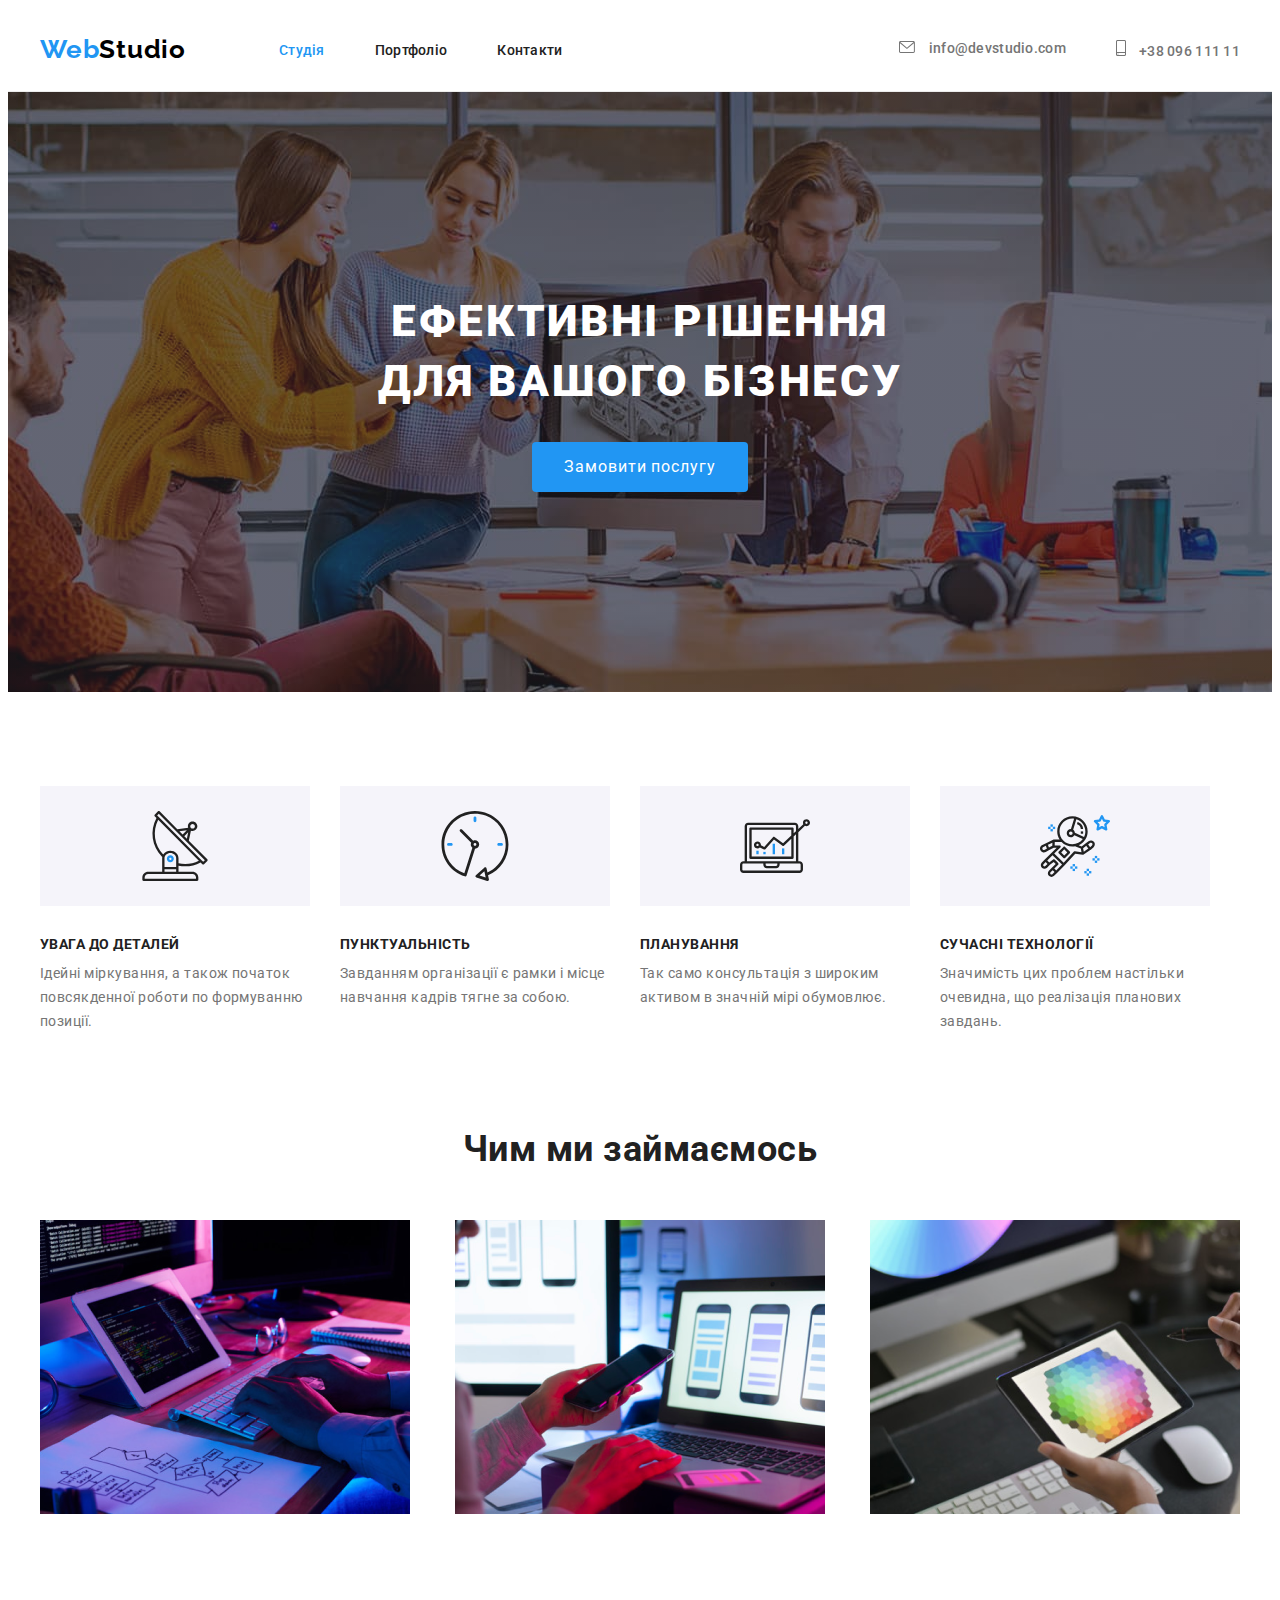
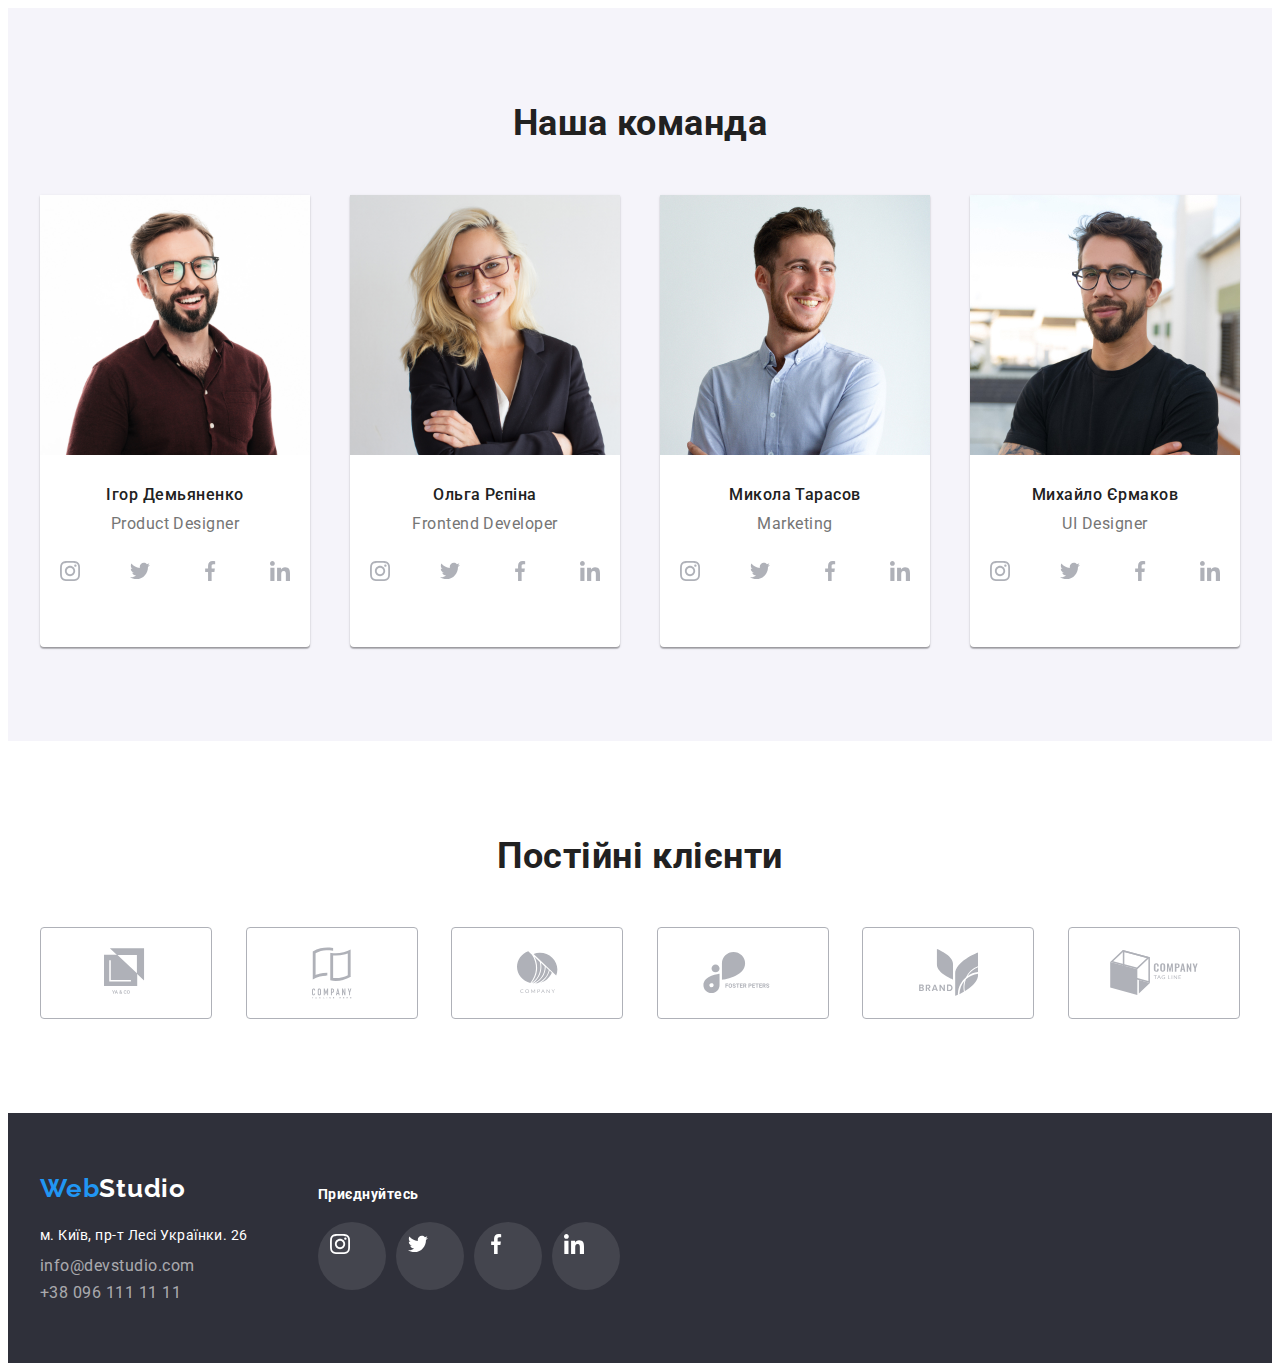
==== index.html @ d7e262cd "clone" ====
<!DOCTYPE html>
<html lang="uk">
<head>
    <link rel="stylesheet" href="https://cdnjs.cloudflare.com/ajax/libs/modern-normalize/1.0.0/modern-normalize.min.css"
        integrity="sha512-ISS7cAi1PEhQ8jnbJpJZMd29NlhNj4AWYyLOSp2CE/CsHxTCu+r+t0D2yoJudVrd0/8fTVPUVDzY5Tvli75u/g=="
        crossorigin="anonymous" />
    <meta charset="UTF-8">
    <meta name="viewport" content="width=device-width, initial-scale=1.0">
    <title>Document</title>
    <link rel="stylesheet" href="./style.css/style.css">
    <link rel="preconnect" href="https://fonts.gstatic.com">
    <link href="https://fonts.googleapis.com/css2?family=Raleway:wght@700&family=Roboto:wght@400;500;700;900&display=swap"
    rel="stylesheet">
</head>
<body>
<!--<div class="oll-page">-->
    <header>
    
        <div class="container head">
            
            <nav class="nav-container">
                        <!--Logo Link-->
                    <a class="logo" href="./index.html">
                        <span class="logo-letters">Web</span><span>Studio</span>
                    </a>
                    <ul class="site-nav">
                        <li><a class="studia-page" href="/">Студія</a></li>
                        <li><a class="nav-link" href="./portfolio.html">Портфоліо</a></li>
                        <li><a class="nav-link" href="/">Контакти</a></li>
                    </ul>
                     
            </nav>
            <address class="addres-header">
                <a class="contact contact-color-header" href="mailto:info@devstudio.com">
                    <svg class="icon-mail">
                        <use href="./img/svg/symbol-defs.svg#envelope"></use>
                    </svg>
                    info@devstudio.com
                </a>
                <a class="contact contact-color-header" href="tel:+380961111111">
                    <svg class="icon-tel">
                        <use href="./img/svg/symbol-defs.svg#smartphone"></use>
                    </svg>
                    +38 096 111 11 
                </a>
            </address>
        </div>
    
    </header>

<main>
    <!--BODY START-->
    
        <!--центральний заголовок-->
        <section class="hero">
    
            
            <div class="container">
                <h1 class="hero-title">Ефективні рішення для вашого бізнесу</h1>
                
            <button type="button" class="button-hero">
                    Замовити послугу
            </button>
            </div>
            
    
        </section>
    
    <!--наші плюси-->
    <section class="specialiti">
        <div class="container">
            <ul class="speciality-container">
                <li class="speciality-block icon-antenna">
                    <h3 class="subtitle">Увага до деталей</h3>
                    <p class="text-paragrph">
                        Ідейні міркування, а також початок повсякденної роботи по формуванню позиції.
                    </p>
                </li>
                <li class="speciality-block icon-clock">
                    <h3 class="subtitle">
                        Пунктуальність
                    </h3>
                    <p class="text-paragrph">
                        Завданням організації є рамки і місце навчання кадрів тягне за собою.
                    </p>
                </li>
                <li class="speciality-block icon-diagram">
                    <h3 class="subtitle">
                        Планування
                    </h3>
                    <p class="text-paragrph">
                        Так само консультація з широким активом в значній мірі обумовлює.
                        </p>
                </li>
                    <li class="speciality-block icon-astronaft">
                        <h3 class="subtitle">
                            Сучасні технології
                        </h3>
                        <p class="text-paragrph">
                            Значимість цих проблем настільки очевидна, що реалізація планових завдань.
                        </p>
        
                    </li>
            </ul>
        </div>
    
    </section>
    <!--Чим ми займаємось-->
    <section class="engage">
        <div class="container">
            <h2 class="engage-title">
                Чим ми займаємось
            </h2>
            <ul class="engage-container">
                <li><img src="./img/box1.png" alt="набирає код на комютері" width="370"></li>
                <li><img src="./img/box2.png" alt="синхронізує телефони" width="370"></li>
                <li><img src="./img/box3.png" alt="малює на планшеті" width="370"></li>
            </ul>
        </div>
            
            
            
        
    
    </section>
    <!--Наша команда-->
    <section class="team">
    <div class="container">
        <h2 class="team-title">
            Наша команда
        </h2>
        <ul class="team-container">
            <li class="team-card">
                
                <img src="./img/img(3).jpg" width="270" alt="Фото Ігора">
                    
                    <div class="team-card-text">
                        <h4 class="team-name">
                                Ігор Демьяненко
                        </h4>
                        <p>Product Designer</p>
                        <div class="team-links">
                            <a href="#" class="team-social-link">
                                <svg class="icon-social-link">
                                    <use href="./img/svg/symbol-defs.svg#instagram"></use>
                                </svg>
                            </a>
                            <a href="#" class="team-social-link">
                                <svg class="icon-social-link">
                                    <use href="./img/svg/symbol-defs.svg#twitter"></use>
                                </svg>
                            </a>
                            <a href="#" class="team-social-link">
                                <svg class="icon-social-link">
                                    <use href="./img/svg/symbol-defs.svg#facebook"></use>
                                </svg>
                            </a>
                            <a href="#" class="team-social-link">
                                <svg class="icon-social-link">
                                    <use href="./img/svg/symbol-defs.svg#linkedin"></use>
                                </svg>
                            </a>
                        </div>
                    </div>

                    
                    
    
            </li>
            <li class="team-card">
                
                    <img src="./img/img(2).jpg" width="270" alt="Фото Ольги">
                    
                    <div class="team-card-text">
                        <h4 class="team-name">
                            Ольга Рєпіна
                        </h4>
                        <p>Frontend Developer</p>
                        <div class="team-links">
                            <a href="#" class="team-social-link">
                                <svg class="icon-social-link">
                                    <use href="./img/svg/symbol-defs.svg#instagram"></use>
                                </svg>
                            </a>
                            <a href="#" class="team-social-link">
                                <svg class="icon-social-link">
                                    <use href="./img/svg/symbol-defs.svg#twitter"></use>
                                </svg>
                            </a>
                            <a href="#" class="team-social-link">
                                <svg class="icon-social-link">
                                    <use href="./img/svg/symbol-defs.svg#facebook"></use>
                                </svg>
                            </a>
                            <a href="#" class="team-social-link">
                                <svg class="icon-social-link">
                                    <use href="./img/svg/symbol-defs.svg#linkedin"></use>
                                </svg>
                            </a>
                        </div>
                    </div>
            </li>
            <li class="team-card">
                
                    <img src="./img/img(1).jpg" width="270" alt="Фото Миколи">
                    
                    <div class="team-card-text">
                        <h4 class="team-name">
                            Микола Тарасов
                        </h4>
                        <p>Marketing</p>
                        <div class="team-links">
                            <a href="#" class="team-social-link">
                                <svg class="icon-social-link">
                                    <use href="./img/svg/symbol-defs.svg#instagram"></use>
                                </svg>
                            </a>
                            <a href="#" class="team-social-link">
                                <svg class="icon-social-link">
                                    <use href="./img/svg/symbol-defs.svg#twitter"></use>
                                </svg>
                            </a>
                            <a href="#" class="team-social-link">
                                <svg class="icon-social-link">
                                    <use href="./img/svg/symbol-defs.svg#facebook"></use>
                                </svg>
                            </a>
                            <a href="#" class="team-social-link">
                                <svg class="icon-social-link">
                                    <use href="./img/svg/symbol-defs.svg#linkedin"></use>
                                </svg>
                            </a>
                        </div>
                    </div>
            </li>
            <li class="team-card">
                
                    <img src="./img/img.jpg" width="270" alt="Фото Михайла">
                    
                    <div class="team-card-text">
                        <h4 class="team-name">
                            Михайло Єрмаков
                        </h4>
                        <p>UI Designer</p>
                        <div class="team-links">
                            <a href="#" class="team-social-link">
                                <svg class="icon-social-link">
                                    <use href="./img/svg/symbol-defs.svg#instagram"></use>
                                </svg>
                            </a>
                            <a href="#" class="team-social-link">
                                <svg class="icon-social-link">
                                    <use href="./img/svg/symbol-defs.svg#twitter"></use>
                                </svg>
                            </a>
                            <a href="#" class="team-social-link">
                                <svg class="icon-social-link">
                                    <use href="./img/svg/symbol-defs.svg#facebook"></use>
                                </svg>
                            </a>
                            <a href="#" class="team-social-link">
                                <svg class="icon-social-link">
                                    <use href="./img/svg/symbol-defs.svg#linkedin"></use>
                                </svg>
                            </a>
                        </div>
                    </div>
            </li>
    
        </ul>
    </div>
    </section>

    <!--клієнти-->
    <section class="customer">
        <div class="container">

            <h2 class="customer-title">Постійні клієнти</h2>
            
            <ul class="customer-logo">
                    <li class="logo-blok">
                        <a href="#" class="customer-link">
                            <svg class="icon-customer" width="44.27px" height="49.23px">
                                <use href="./img/svg/symbol-defs.svg#logo-1"></use>
                            </svg>
                        </a>
                    </li>
                    <li class="logo-blok">
                        <a href="#" class="customer-link">
                            <svg class="icon-customer"  width="40px" height="52px">
                                <use href="./img/svg/symbol-defs.svg#logo-2"></use>
                            </svg>
                        </a>
                    </li>
                    <li class="logo-blok">
                        <a href="#" class="customer-link">
                            <svg class="icon-customer" width="41px" height="42.6px">
                                <use href="./img/svg/symbol-defs.svg#logo-3"></use>
                            </svg>
                        </a>

                    </li>

                    <li class="logo-blok">

                        <a href="#" class="customer-link">

                            <svg class="icon-customer"  width="79.66px" height="42.02px">

                                <use href="./img/svg/symbol-defs.svg#logo-4"></use>
                            </svg>

                        </a>

                    </li>

                    <li class="logo-blok">

                        <a href="#" class="customer-link">

                            <svg class="icon-customer" width="59px" height="47px">
                                <use href="./img/svg/symbol-defs.svg#logo-5"></use>
                            </svg>
                        </a>
                    </li>
                    <li class="logo-blok">
                        <a href="#" class="customer-link">
                            <svg class="icon-customer" width="88.48px" height="45.44px">
                                <use href="./img/svg/symbol-defs.svg#logo-6"></use>
                            </svg>
                        </a>
                    </li>
            </ul>
            
        </div>
    </section>
    
</main>

<footer>
    <div class="container footer-container">
        <div>
            <a class="logo" href="./index.html">
            <span class="logo-letters">Web</span><span class="logo-letters-waite">Studio</span>
            </a>
            <address>
            <ul class="footer-address">
        
                <li>
                    <a class="address-link"
                        href="https://www.google.com.ua/maps/place/%D0%B1%D1%83%D0%BB%D1%8C%D0%B2%D0%B0%D1%80+%D0%9B%D0%B5%D1%81%D1%96+%D0%A3%D0%BA%D1%80%D0%B0%D1%97%D0%BD%D0%BA%D0%B8,+26,+%D0%9A%D0%B8%D1%97%D0%B2,+02000/@50.4265807,30.5361971,17z/data=!3m1!4b1!4m5!3m4!1s0x40d4cf0e033ecbe9:0x57a4dffefec77da0!8m2!3d50.4265807!4d30.5383858?hl=uk">
        
                        м. Київ, пр-т Лесі Українки. 26
        
                    </a>
                </li>
                <li>
                    <a class="contact contact-color-footer" href="mailto:info@devstudio.com">info@devstudio.com</a>
                </li>
                <li>
                    <a class="contact contact-color-footer" href="tel:+380961111111">+38 096 111 11 11</a>
                </li>
            </ul>
            </address>
        </div>
            <div class="footer-social-links">
            <h3>Приєднуйтесь</h3>
            <ul class="social-links-footer">
                <li>
                    <a href="#">
                        <svg class="icon-social-link">
                            <use href="./img/svg/symbol-defs.svg#instagram"></use>
                        </svg>
                    </a>
                </li>
                <li>
                    <a href="#">
                        <svg class="icon-social-link">
                            <use href="./img/svg/symbol-defs.svg#twitter"></use>
                        </svg>
                    </a>
                </li>
                <li>
                    <a href="#">
                        <svg class="icon-social-link">
                            <use href="./img/svg/symbol-defs.svg#facebook"></use>
                        </svg>
                    </a>
                </li>
                <li>
                    <a href="#">
                        <svg class="icon-social-link">
                            <use href="./img/svg/symbol-defs.svg#linkedin"></use>
                        </svg>
                    </a>
                </li>
            </ul>
            </div>
        
    </div>
    
</footer>
<!--</div>-->
</body>

</html>
---- style.css/style.css ----
:root {
         /* ширина сторінки і блоків*/
    --page-max-width: 1600px;
    --content-max-width: 1200px;

         /* кольри*/
    --primary-text-color: #757575;
    --title-text-color: #212121;
    --accent-color: #2196f3;
    --primari-white-color: #ffffff;
}

body {
    font-family: 'Roboto', sans-serif;
  line-height: 1.17;
  color: var(--primary-text-color);
  letter-spacing: 0.03em;
  
  
  background-color: var(--primari-white-color);
}
    /* основні розміри сторінки*/

/*.oll-page {
    display: block;
    margin-right: auto;
    margin-left: auto;
    max-width: var(--page-max-width);
    background-color: #E5E5E5;
    background-color: var(--primari-white-color);
}*/

.container {
    display: block;
    margin-left: auto;
    margin-right: auto;

    width: var(--content-max-width);
    padding-right: 15px;
    padding-left: 15px;
}

        /*CSS правила по тегам в основному скидання 
        автоматичних налаштувань*/

ul {
    padding: 0;
    margin: 0;
}
        
li {
    list-style-type: none;
}

address {
    font-style: normal;
}

a {
    text-decoration: none;
}

p {
    margin: 0;
}

h4{
    margin: 0;
}

img {
    display: block;
}
        /*кнопки мають спільні значення */

button {
    font-family: inherit;
    border-radius: 4px;
    border: transparent;
}

    /*спільне в заголовках*/

h2,
h3 {
    font-weight: 700;
    font-size: 36px;
    color: var(--title-text-color);
}




        /*усе про хедер одразу задам лінію через тег*/
 
header {
    border-bottom: 1px solid #ECECEC;
}
.head {
    display: flex;
    
    justify-content: space-between;

    font-weight: 500;
    font-size: 14px;
    
    letter-spacing: 0.02em;
}

.nav-container {
    display: flex;
  align-items: center;
}

.site-nav {
    display: flex;
    margin-top: 0;
    margin-bottom: 0;
    margin-left: 93px;
    
}

  .site-nav li {
    margin-right: 50px;
    
}
  
  .site-nav li:last-child {
    margin-right: 0;
}
  
.nav-link {
    color: var(--title-text-color);
}
.site-nav a {
    display: block;
    padding-top: 32px;
    padding-bottom: 32px;
}

.contact-color-header {
    color: var(--primary-text-color);
}

.addres-header{
    display: flex;
}

.addres-header a {
    display: block;
    padding-top: 32px;
    padding-bottom: 32px;
}
    
.addres-header a + a {
    margin-left: 50px;
}

.studia-page,
.portfolio-page {
  text-decoration: none;

  color: var(--accent-color);
}

.contact:hover ,:focus {
    color: var(--accent-color);
    
}

.icon-mail {

    Width:16px;
    Height:12px;
    margin-right: 10px;
    fill: currentColor;
}

.icon-tel {
    Width:10px;
    Height:16px;
    margin-right: 10px;

    fill: currentColor;
}



    /* Логотип і для хедера і для футера*/
.logo {
    font-family: 'Raleway', sans-serif;
    font-weight: 700;
    font-size: 26px;
    line-height: 1.19;
    letter-spacing: 0.03em;
    
    
    
    color: #000000;
}
.logo-letters {
    color: var(--accent-color);
    
}
.logo-letters-waite {
    color: var(--primari-white-color);
    
}    
  
        /*усе про футер*/
        
        
footer {
    width: var(--primary-width-container);
    margin: 0;
    padding-top: 60px;
    padding-bottom: 60px;
          
    background-color: #2f303a;
}

.footer-address {
    padding: 0;
    margin-top: 20px;
    margin-bottom: 0;
}

.footer-address li + li {
    margin-top: 9px;
}

.address-link {
    display: inline-block;
    
    font-size: 14px;
    line-height: 1.71;
    color: var(--primari-white-color);
}

.contact-color-footer {
    
    color: rgba(255, 255, 255, 0.6)
}

.footer-container {
    display: flex;
    align-items: center;
}

.footer-social-links {
    margin-left: 70px;
}

.footer-social-links h3 {
    color: var(--primari-white-color);
    font-size: 14px;
    margin-top: 0;
    margin-bottom: 20px;
    
}

.social-links-footer {
    display: flex;
}

.social-links-footer a {
    display: block;
    border-radius: 50%;
    width: 44px;
    height: 44px;
    
    color: var(--primari-white-color);
    background: rgba(255, 255, 255, 0.1);
    padding:12px;
}
.social-links-footer li + li {
    margin-left: 10px;
}

.social-links-footer a:hover,
.social-links-footer a:focus {
    background-color: var(--accent-color);
}

  /* main*/

  /* СТУДІЯ */
  /* наш герой */
  .hero {
    
    margin-right: auto;
    margin-bottom: 0;
    margin-left: auto;
    padding-top: 200px;
    padding-bottom: 200px;
    
    max-width: var(--page-max-width);

    background-image: linear-gradient(
         to right,
         rgba(47, 48, 58, 0.4),
         rgba(47, 48, 58, 0.4)
        ),
        url(../img/hero-bg-img.jpg);
    background-repeat: no-repeat;
    background-size: cover;
    background-position: center;
    background-color: #C4C4C4;;
  }

  

  .hero-title {
    width: 600px;
    margin-top: 0;
    margin-right: auto;
    margin-bottom: 30px;
    margin-left: auto;
  
    font-weight: 900;
    font-size: 44px;
    line-height: 1.36;
    letter-spacing: 0.06em;
    text-transform: uppercase;
    
    text-align: center;
  
    color: var(--primari-white-color);
  }

  /*кнопка замовити послугу*/
.button-hero {
    display: block;
    padding: 10px 32px;
    margin-top: 0;
    margin-right: auto;
    margin-bottom: 0px;
    margin-left: auto;
    cursor: pointer;
  
    font-size: 16px;
    line-height: 1.88;
    letter-spacing: 0.06em;
    
  
    background-color: var(--accent-color);
    color: var(--primari-white-color);
  }
  .button-hero:hover,
  :focus {
    
    background-color: #188ce8, 100%;
  }

   /* секція наші плюси */

   .specialiti {
    margin: 0;
    padding: 94px 0;
   }

   .speciality-container {
    display: flex;
    margin-top: 0;
    margin-right: auto;
    margin-bottom: 0;
    margin-left: auto;
    
  }

  .speciality-block {
    display: block;
    width: 270px;
  }

  .speciality-block::before {
      content: "";
      display: block;
      
      height: 120px;
      background-size: 70px;
      background-repeat: no-repeat;
      background-position: center;
      background-color: #F5F4FA;
  }

  .icon-antenna::before {
    background-image: url(../img/svg/antenna.svg);
  }

  .icon-clock::before {
    background-image: url(../img/svg/clock.svg);
  }

  .icon-diagram::before {
    background-image: url(../img/svg/diagram.svg);
  }

  .icon-astronaft::before {
    background-image: url(../img/svg/astronaut.svg);
  }

  .speciality-container .speciality-block + .speciality-block {
    margin-left: 30px;
  }
  
  .subtitle {
    text-transform: uppercase;
    margin-top: 30px;
    margin-right: 0;
    margin-bottom: 10px;
    margin-left: 0;
    font-size: 14px;
  }

  .text-paragrph {
    line-height: 1.71;
    font-weight: 400;
    font-size: 14px;
    margin: 0;
  
  }

  /*чим ми займаємось*/

.engage-title {
    margin-top: 0;
    margin-right: auto;
    margin-bottom: 50px;
    margin-left: auto;
    text-align: center;

    
}

.engage {
    padding: 0 0 94px 0;
}

.engage-container {
    display: flex;
    justify-content: space-between;
    
    margin: 0 auto 0 auto;
   /* padding-bottom: 94px;*/
    
}

/* наша команда */

.team {
    margin: 0;
    padding: 94px 0;
    background-color: #f5f4fa;
}
.team-title {
    margin-top: 0;
    margin-right: auto;
    margin-bottom: 50px;
    margin-left: auto;
    text-align: center;

    
}

.team-container {
  
    display: flex;
    justify-content: space-between;
    margin: 0 auto;
  }

.team-card {
    width: 270px;
    text-align: center;
    border-radius: 4px;
  
    box-shadow: 0px 1px 3px rgba(0, 0, 0, 0.12), 0px 1px 1px 
    rgba(0, 0, 0, 0.14), 0px 2px 1px 
    rgba(0, 0, 0, 0.2);
    border-radius: 0px 0px 4px 4px;

    background-color: var(--primari-white-color);
}



.team-card-text {
    display: block;
    padding-top: 30px;
    padding-bottom: 30px;

    font-size: 16px;
    line-height: 1.19;

    font-weight: 400;
}

.team-name{
    margin-bottom: 10px;
    font-weight: 500;

    color: var(--title-text-color);
}

.team-links{
    display: flex;
    margin-top: 16px;
    justify-content: center;
}
.team-links .team-social-link + .team-social-link {
    margin-left: 10px;
}
.team-social-link {
    display: block;
    border-radius: 50%;
    width: 44px;
    height: 44px;
    
    color: #afb1b8;
    padding:12px;
    
}

.icon-social-link {
    
    width: 20px;
    height: 20px;
    
    fill: currentColor;
    
}

.team-social-link:hover, 
.team-social-link:focus {
    background-color: var(--accent-color);
    color: var(--primari-white-color);

}

.customer {
    padding: 94px 0;
}
.customer-title {
margin-top: 0;
margin-right: auto;
margin-bottom: 50px;
margin-left: auto;
text-align: center;
}

.customer-logo {
    display: flex;
    justify-content: space-between;
    margin: 0;
}

.customer-link {
    display: flex;
    justify-content: center;
    align-items: center;
    width: 170px;
    height: 90px;
    border: 1px solid #afb1b8;
    border-radius: 4px;
    

    color: #afb1b8;
}

.icon-customer {
    
    
    fill: currentColor;
}

.customer-link:hover,
.customer-link:focus {
    color: var(--accent-color);
    border-color: var(--accent-color);
}
    
/* сторінка портфоліо */

.content-container {
    text-align: center;
    
    margin: 0 auto;
    padding-top: 94px;
    padding-bottom: 94px;
    
}

.filter-container {
    display: inline-flex;
    
    margin-top: 0;
    margin-right: auto;
    margin-bottom: 50px;
    margin-left: auto;
    padding: 0;
    
}

.filter-container li + li {
    margin-left: 8px;
}

.button-filter {
    display: inline-block;
    
    padding: 6px 22px;
    line-height: 1.63;
    font-weight: 500;
    font-size: 16px;
    letter-spacing: inherit;
  
    background-color: #f5f4fa;
}

.button-filter:focus ,
.button-filter:hover {
  background-color: var(--accent-color);
  color: var(--primari-white-color);
  box-shadow: 0px 3px 1px rgba(0, 0, 0, 0.1), 0px 1px 2px 
  rgba(0, 0, 0, 0.08), 0px 2px 2px 
  rgba(0, 0, 0, 0.12);
}

.button-filter:active {
  line-height: 1.63;

  background-color: var(--accent-color);
  color: var(--primari-white-color);
}

.primari-container {
    display: flex;
    flex-wrap: wrap;
    justify-content: space-between;
    padding: 0;
    margin: 0;
}
    
.portfolio-card {
      
    margin-top: 30px;
    margin-right: 0;
    margin-bottom: 0;
    margin-left: 30px;
    width: 370px;
    text-align: left;
    background-color: var(--primari-white-color);
}
.portfolio-link {
    display: block;
}
.portfolio-link:hover,
.portfolio-link:focus {
    
    box-shadow: 0px 1px 1px 
    rgba(0, 0, 0, 0.12), 0px 4px 4px 
    rgba(0, 0, 0, 0.06), 1px 4px 6px 
    rgba(0, 0, 0, 0.16);
}

    
.portfolio-card-text {
    border: 1px solid #EEEEEE;
    padding: 20px 24px;
}

.portfolio-card:nth-child(3n+1) {
    margin-left: 0;
}
    
.portfolio-card:nth-child(-n+3) {
    margin-top: 0;
}
    
    
    
    
.portfolio-title {
    line-height: 2;
    font-weight: 700;
    font-size: 18px;
    text-transform: none;
    margin-top: 0;
    margin-right: 0;
    margin-bottom: 4px;
    margin-left: 0;
    letter-spacing: 0.06em;
}
    
.portfolio-paragraph {
    line-height: 1.88;
    font-weight: 400;
    font-size: 16px;
    margin: 0;
      
    
    color: var(--primary-text-color);
}
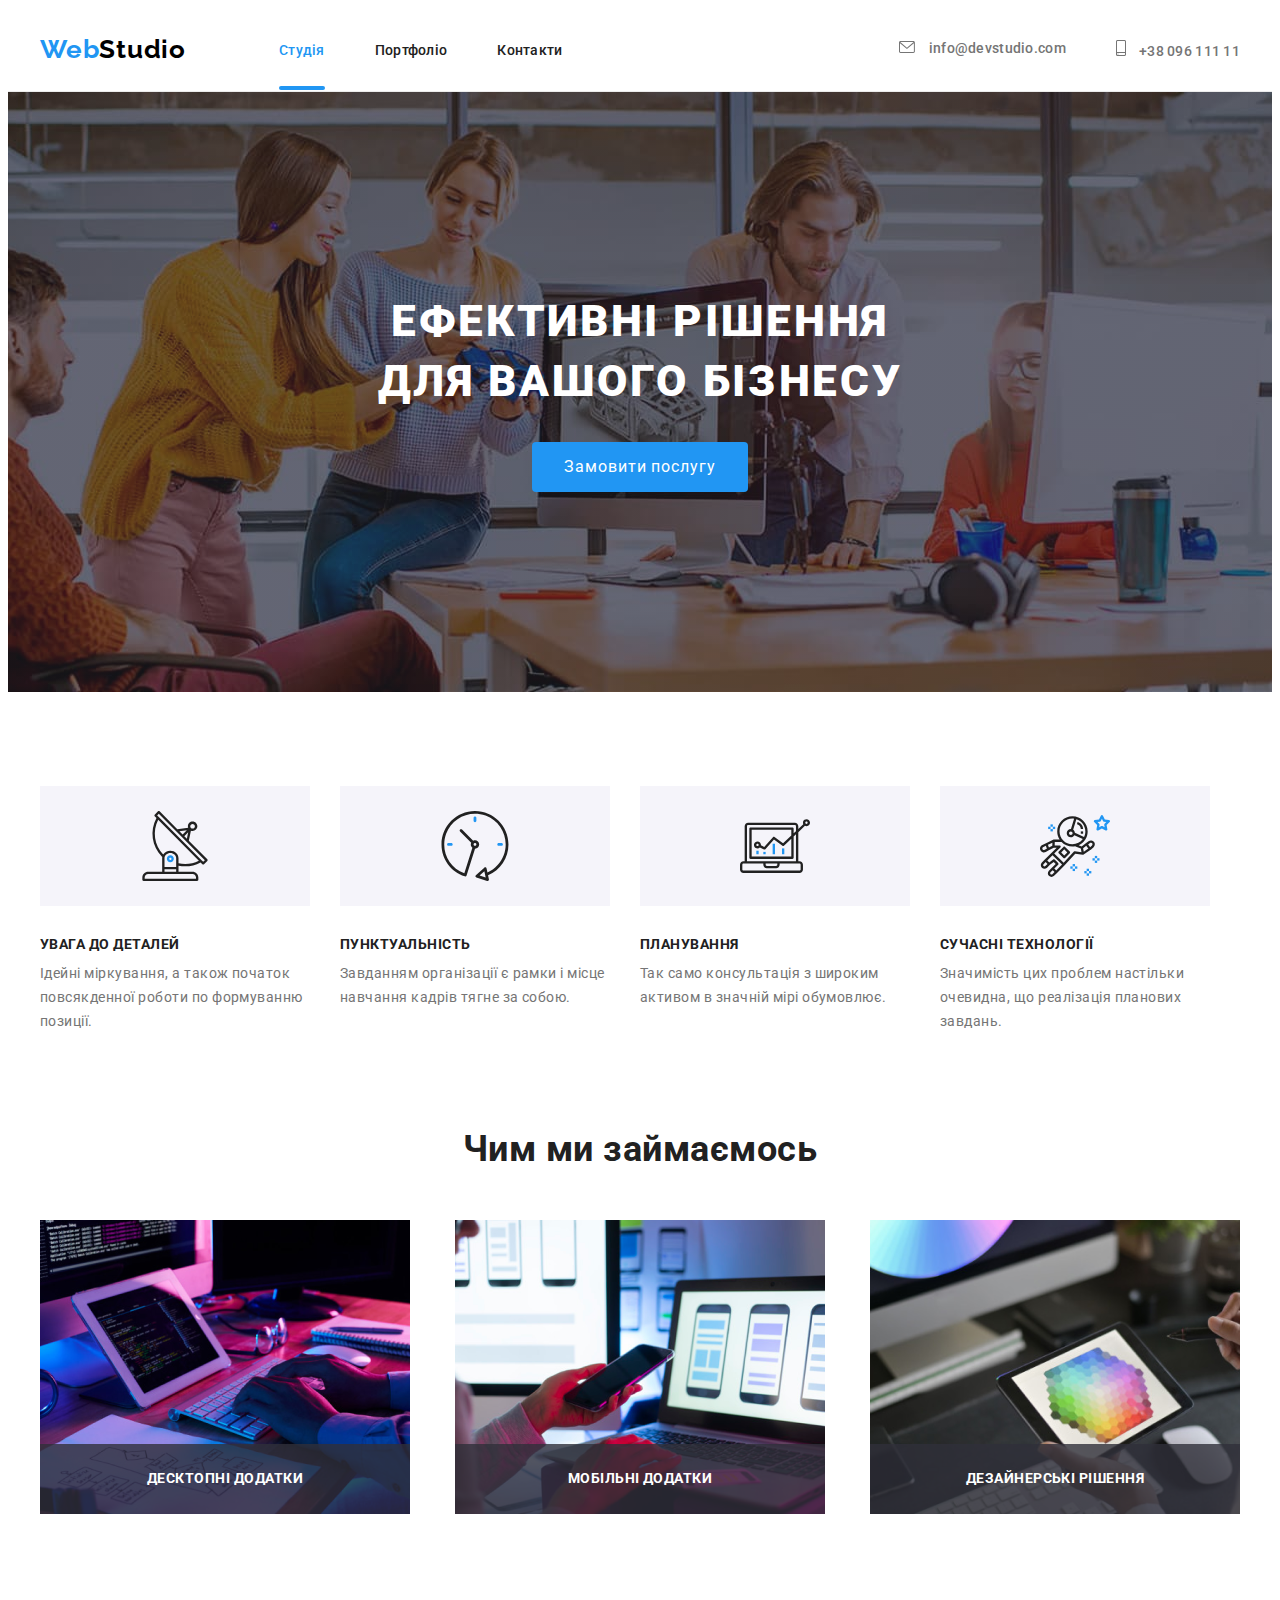
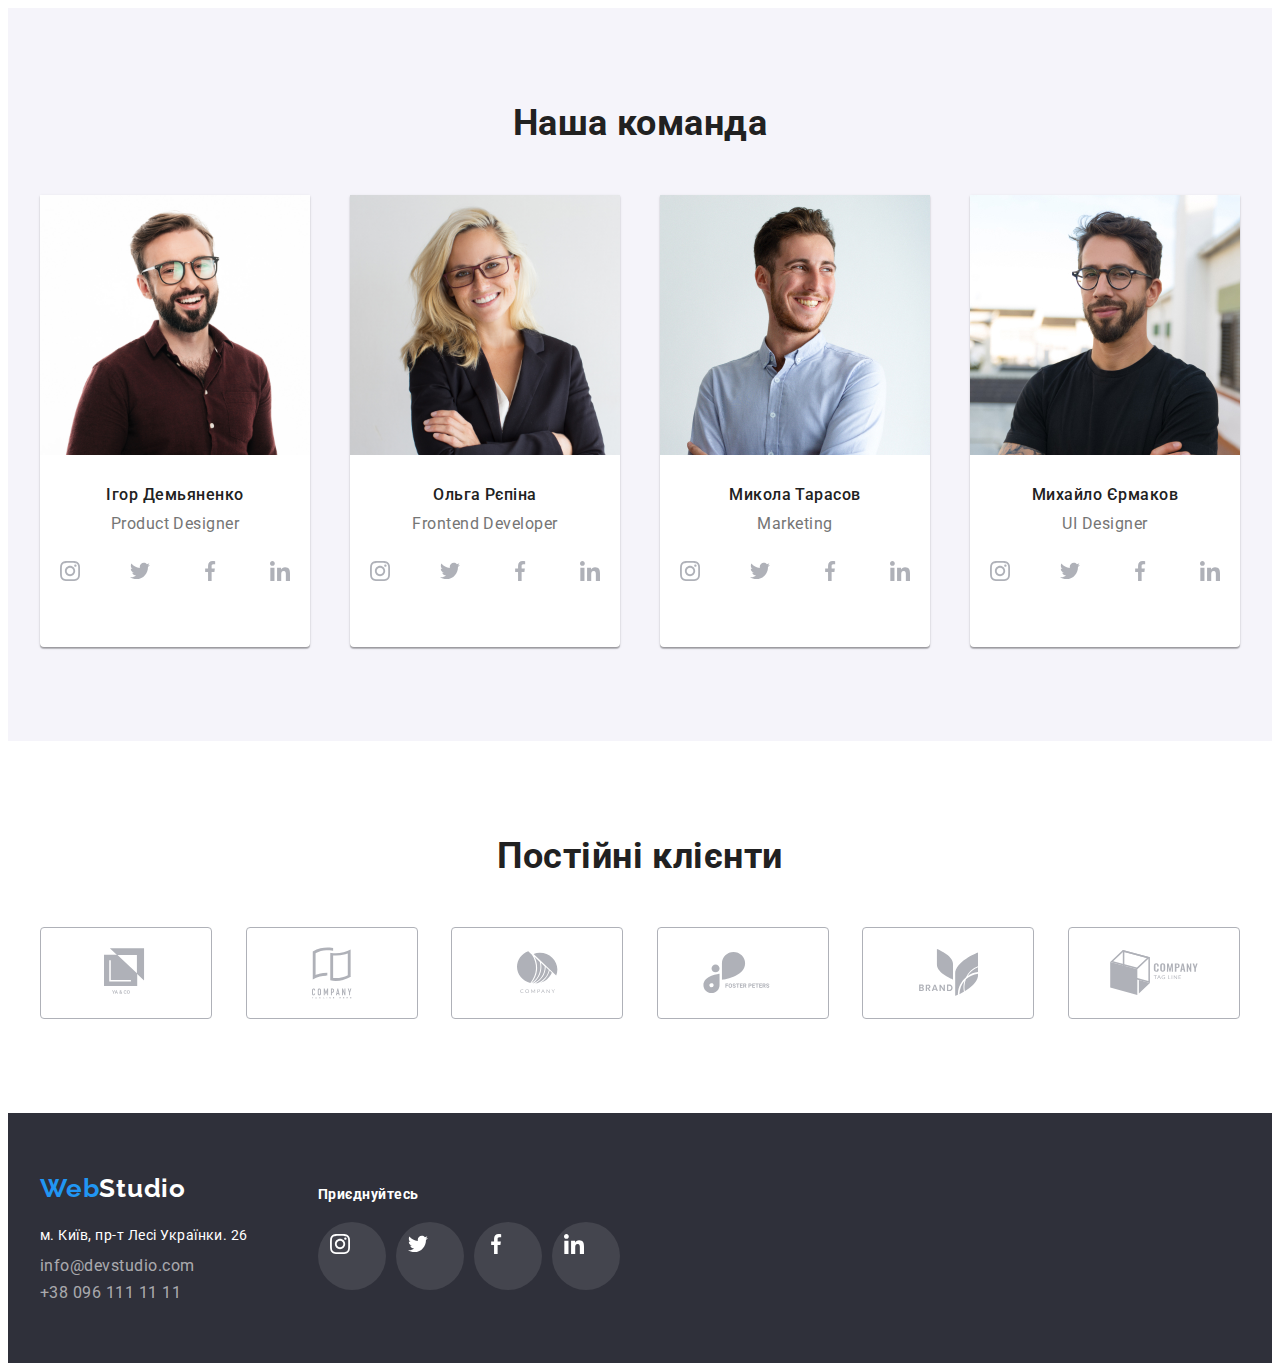
==== commit c7b34e98: "modal" ====
--- a/index.html
+++ b/index.html
@@ -24,7 +24,7 @@
                         <span class="logo-letters">Web</span><span>Studio</span>
                     </a>
                     <ul class="site-nav">
-                        <li><a class="studia-page" href="/">Студія</a></li>
+                        <li><a class="nav-link current" href="/">Студія</a></li>
                         <li><a class="nav-link" href="./portfolio.html">Портфоліо</a></li>
                         <li><a class="nav-link" href="/">Контакти</a></li>
                     </ul>
@@ -58,7 +58,7 @@
             <div class="container">
                 <h1 class="hero-title">Ефективні рішення для вашого бізнесу</h1>
                 
-            <button type="button" class="button-hero">
+            <button type="button" class="button-hero" data-modal-open>
                     Замовити послугу
             </button>
             </div>
@@ -112,9 +112,15 @@
                 Чим ми займаємось
             </h2>
             <ul class="engage-container">
-                <li><img src="./img/box1.png" alt="набирає код на комютері" width="370"></li>
-                <li><img src="./img/box2.png" alt="синхронізує телефони" width="370"></li>
-                <li><img src="./img/box3.png" alt="малює на планшеті" width="370"></li>
+                <li><img src="./img/box1.png" alt="набирає код на комютері" width="370">
+                <p class="description">Десктопні додатки</p>
+                </li>
+                <li><img src="./img/box2.png" alt="синхронізує телефони" width="370">
+                    <p class="description">Мобільні додатки</p>
+                </li>
+                <li><img src="./img/box3.png" alt="малює на планшеті" width="370">
+                    <p class="description">Дезайнерські рішення</p>
+                </li>
             </ul>
         </div>
             
@@ -400,7 +406,11 @@
     </div>
     
 </footer>
-<!--</div>-->
+<div class="backdrop is-hidden" data-modal>
+    <div class="modal">
+        <button type="button"  data-modal-close>&#10006</button></div>
+</div>
+<script src="./js/modal.js"></script>
 </body>
 
 </html>--- a/style.css/style.css
+++ b/style.css/style.css
@@ -8,6 +8,7 @@
     --title-text-color: #212121;
     --accent-color: #2196f3;
     --primari-white-color: #ffffff;
+    --primary-cubic-baser:  
 }
 
 body {
@@ -21,14 +22,6 @@
 }
     /* основні розміри сторінки*/
 
-/*.oll-page {
-    display: block;
-    margin-right: auto;
-    margin-left: auto;
-    max-width: var(--page-max-width);
-    background-color: #E5E5E5;
-    background-color: var(--primari-white-color);
-}*/
 
 .container {
     display: block;
@@ -131,7 +124,16 @@
   
 .nav-link {
     color: var(--title-text-color);
-}
+
+    transition: color 250ms cubic-bezier(0.4, 0, 0.2, 1);
+    
+}
+
+.nav-link:hover,
+.nav-link:focus {
+    color: var(--accent-color);
+}
+
 .site-nav a {
     display: block;
     padding-top: 32px;
@@ -140,6 +142,8 @@
 
 .contact-color-header {
     color: var(--primary-text-color);
+
+    
 }
 
 .addres-header{
@@ -156,14 +160,53 @@
     margin-left: 50px;
 }
 
-.studia-page,
-.portfolio-page {
-  text-decoration: none;
-
-  color: var(--accent-color);
-}
-
-.contact:hover ,:focus {
+
+
+.site-nav .current {
+    
+    
+    color: var(--accent-color);
+  
+}
+.site-nav .nav-link {
+    position: relative;
+}
+
+
+
+.site-nav .nav-link:hover::after,
+.site-nav .nav-link:focus::after {
+    opacity: 1;
+}
+
+
+/*.site-nav .current::after,*/
+.site-nav .nav-link::after {
+    position: absolute;
+    display: block;
+    content: "";
+    width: 100%;
+    height: 4px;
+    background-color: var(--accent-color);
+    border-radius: 2px;
+    bottom: 0;
+    opacity: 0;
+    transition: opacity 250ms cubic-bezier(0.4, 0, 0.2, 1);
+
+}
+
+.current.nav-link::after {
+    opacity: 1;
+}
+
+
+
+.contact {
+    transition: color 250ms cubic-bezier(0.4, 0, 0.2, 1);
+}
+
+.contact:hover,
+.contact:focus {
     color: var(--accent-color);
     
 }
@@ -272,6 +315,8 @@
     color: var(--primari-white-color);
     background: rgba(255, 255, 255, 0.1);
     padding:12px;
+
+    transition: background-color 250ms cubic-bezier(0.4, 0, 0.2, 1);
 }
 .social-links-footer li + li {
     margin-left: 10px;
@@ -442,8 +487,33 @@
     justify-content: space-between;
     
     margin: 0 auto 0 auto;
-   /* padding-bottom: 94px;*/
-    
+   
+    
+}
+
+.engage-container li{
+    position: relative;
+}
+
+.engage-container .description{
+    position: absolute;
+    
+    display: block;
+    width: 100%;
+    
+    background: rgba(47, 48, 58, 0.8);
+    bottom: 0;
+    
+    padding-top: 27px;
+    padding-bottom: 27px;
+    text-align: center;
+
+    font-weight: 700;
+    font-size: 14px;
+    line-height: 1.14;
+    text-transform: uppercase;
+
+    color: #FFFFFF;
 }
 
 /* наша команда */
@@ -520,6 +590,9 @@
     color: #afb1b8;
     padding:12px;
     
+
+    transition: color 250ms cubic-bezier(0.4, 0, 0.2, 1),
+    background-color 250ms cubic-bezier(0.4, 0, 0.2, 1);
 }
 
 .icon-social-link {
@@ -528,6 +601,8 @@
     height: 20px;
     
     fill: currentColor;
+    
+
     
 }
 
@@ -566,6 +641,9 @@
     
 
     color: #afb1b8;
+
+    transition: color 250ms cubic-bezier(0.4, 0, 0.2, 1),
+    border-color 250ms cubic-bezier(0.4, 0, 0.2, 1);
 }
 
 .icon-customer {
@@ -616,6 +694,9 @@
     letter-spacing: inherit;
   
     background-color: #f5f4fa;
+
+    transition: color 250ms cubic-bezier(0.4, 0, 0.2, 1),
+    background-color 250ms cubic-bezier(0.4, 0, 0.2, 1);
 }
 
 .button-filter:focus ,
@@ -652,11 +733,23 @@
     text-align: left;
     background-color: var(--primari-white-color);
 }
+
+/*.portfolio-card::before {
+    content: '';
+    display: block;
+    width: 100%;
+    height: 100%;
+    opacity: ;
+    background: rgba(33, 150, 243, 0.9);
+}*/
 .portfolio-link {
     display: block;
+    
+    
 }
 .portfolio-link:hover,
 .portfolio-link:focus {
+    
     
     box-shadow: 0px 1px 1px 
     rgba(0, 0, 0, 0.12), 0px 4px 4px 
@@ -677,7 +770,48 @@
 .portfolio-card:nth-child(-n+3) {
     margin-top: 0;
 }
-    
+
+.card-overlay {
+    display: block;
+    width: 100%;
+    height: 294px;
+    overflow: hidden;
+    
+    position: relative;
+    
+}
+    
+.card-overlay p {
+    display: block;
+    
+    background: rgba(33, 150, 243, 0.9);
+
+    position: absolute; 
+    width: 100%;
+    height: 100%;
+    top: 100%;
+
+    padding: 63px 24px;
+
+    font-weight: 400;
+    font-size: 18px;
+    line-height: 1.56;
+    
+
+    color: #FFFFFF;
+
+    
+    
+    
+   transition: transform 250ms cubic-bezier(0.4, 0, 0.2, 1);
+   
+}
+
+.portfolio-link:hover .card-overlay p {
+    
+   transform: translateY(-100%);
+}
+
     
     
     
@@ -703,3 +837,64 @@
     color: var(--primary-text-color);
 }
     
+
+/* модалка або попап*/
+
+
+.backdrop {
+    display: block;
+    background-color: rgba(0, 0, 0, 0.2);
+    position: fixed;
+
+    top: 0;
+    left: 0;
+    width: 100%;
+    height: 100vh;
+
+    opacity: 1;
+    transition: opacity 250ms cubic-bezier(0.4, 0, 0.2, 1);
+
+}
+
+.backdrop.is-hidden {
+    opacity: 0;
+    
+    pointer-events: none;
+    
+}
+
+.backdrop.is-hidden .modal {
+    transform: translate(-50%, -50%) scale(0.3);
+}
+
+.modal {
+    display: block;
+    position: absolute;
+    top: 50%;
+    left: 50%;
+    
+    
+    width: 528px;
+    height: 581px;
+    background-color: #FFFFFF;
+    box-shadow: 0px 1px 3px rgba(0, 0, 0, 0.12), 0px 1px 1px rgba(0, 0, 0, 0.14), 0px 2px 1px rgba(0, 0, 0, 0.2);
+    border-radius: 4px;
+
+    transform: translate(-50%, -50%) scale(1);
+    transition: transform 250ms cubic-bezier(0.4, 0, 0.2, 1);
+
+}
+
+.modal button {
+    display: block;
+    width: 30px;
+    height: 30px;
+    position: absolute;
+    top: 8px;
+    right: 8px;
+    border-radius: 50%;
+    border: 1px solid rgba(0, 0, 0, 0.1);
+    background-color: var(--primari-white-color);
+    padding: 6px;
+    box-sizing: border-box;
+}
